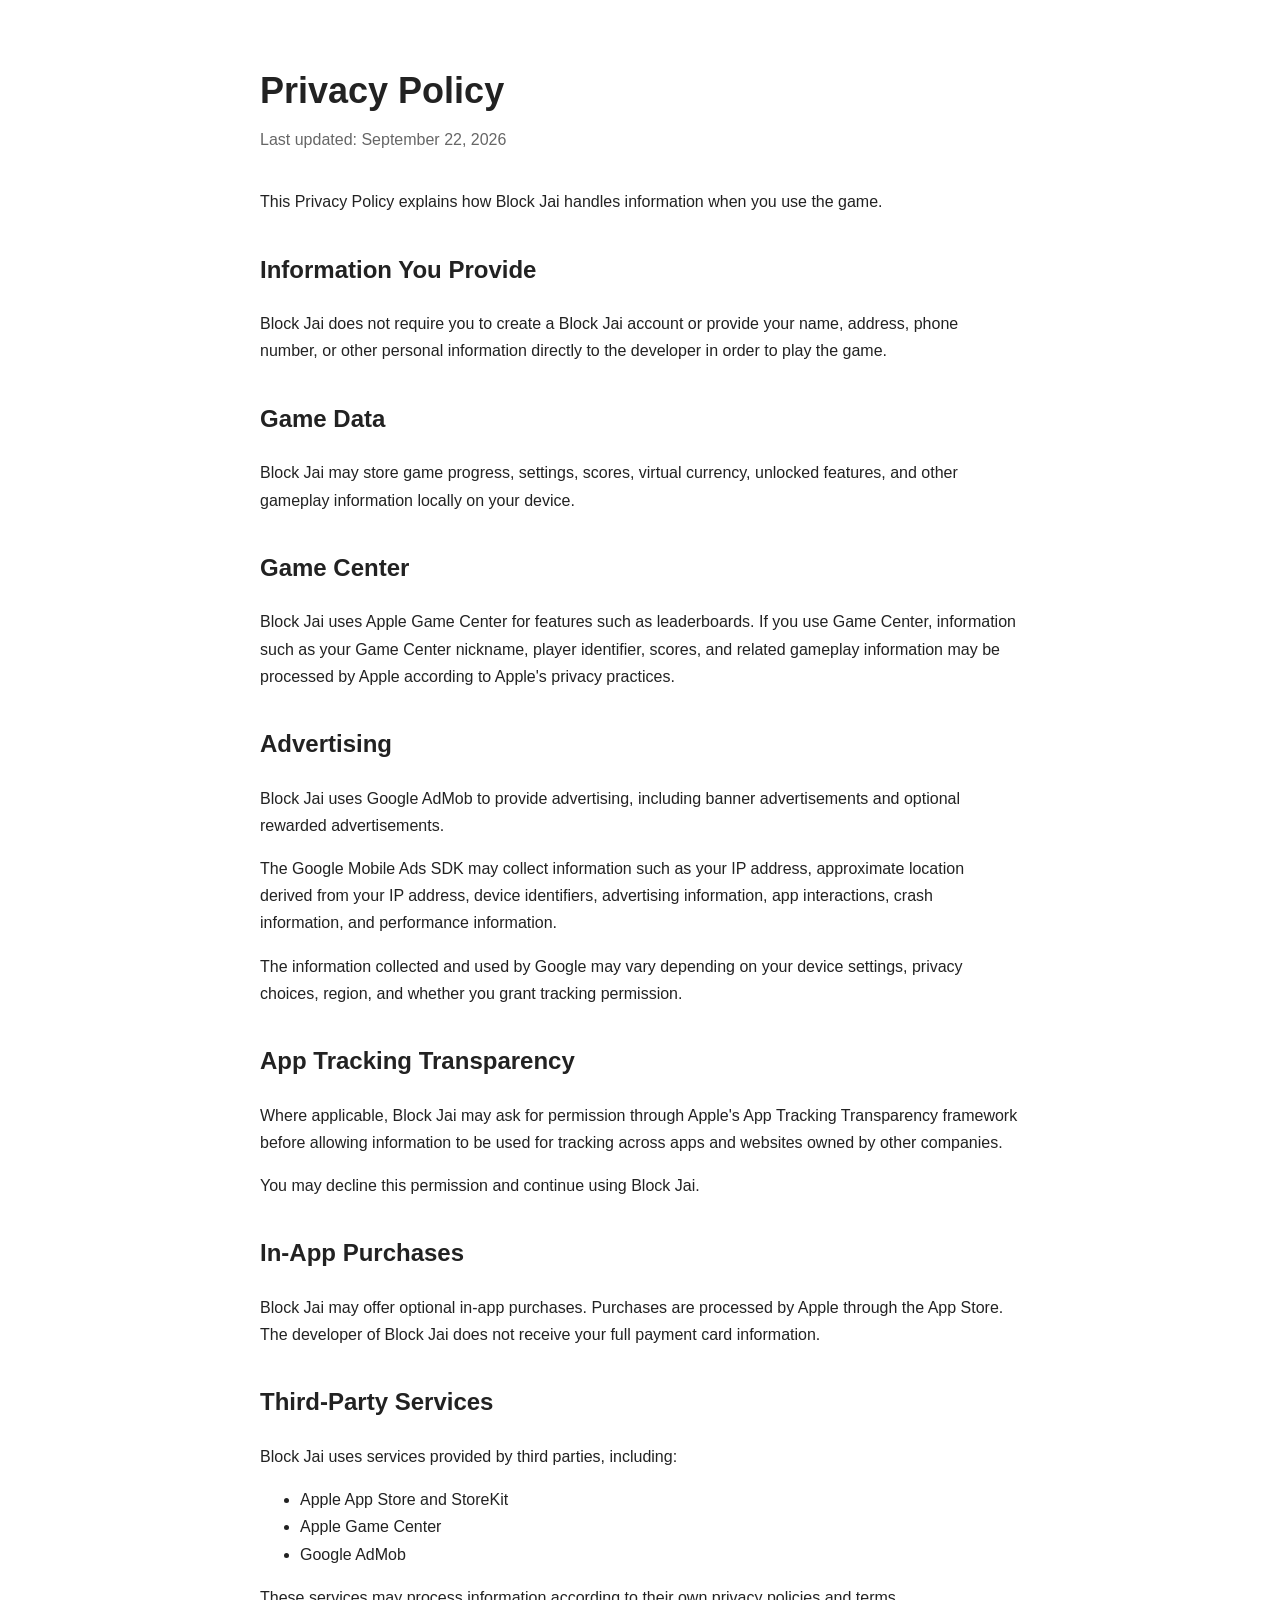
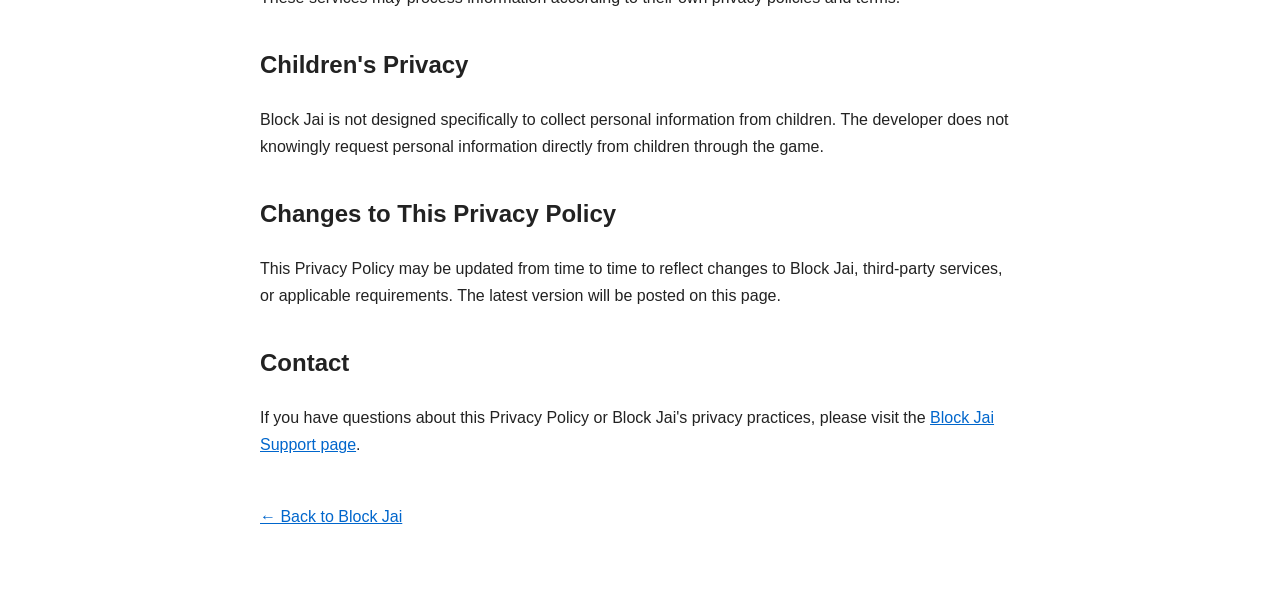
==== privacy.html @ 8a3c4744 "Create privacy.html" ====
<!DOCTYPE html>
<html lang="en">
<head>
  <meta charset="UTF-8">
  <meta name="viewport" content="width=device-width, initial-scale=1.0">
  <title>Block Jai Privacy Policy</title>

  <style>
    body {
      font-family: -apple-system, BlinkMacSystemFont, "Segoe UI", sans-serif;
      max-width: 760px;
      margin: 60px auto;
      padding: 0 24px;
      line-height: 1.7;
      color: #222;
    }

    h1 {
      font-size: 36px;
      margin-bottom: 5px;
    }

    h2 {
      margin-top: 34px;
    }

    .updated {
      color: #666;
      margin-bottom: 35px;
    }

    a {
      color: #0066cc;
    }

    .back {
      margin-top: 45px;
    }
  </style>
</head>

<body>

  <h1>Privacy Policy</h1>

  <div class="updated">
    Last updated: September 22, 2026
  </div>

  <p>
    This Privacy Policy explains how Block Jai handles information
    when you use the game.
  </p>

  <h2>Information You Provide</h2>

  <p>
    Block Jai does not require you to create a Block Jai account
    or provide your name, address, phone number, or other personal
    information directly to the developer in order to play the game.
  </p>

  <h2>Game Data</h2>

  <p>
    Block Jai may store game progress, settings, scores, virtual
    currency, unlocked features, and other gameplay information
    locally on your device.
  </p>

  <h2>Game Center</h2>

  <p>
    Block Jai uses Apple Game Center for features such as
    leaderboards. If you use Game Center, information such as your
    Game Center nickname, player identifier, scores, and related
    gameplay information may be processed by Apple according to
    Apple's privacy practices.
  </p>

  <h2>Advertising</h2>

  <p>
    Block Jai uses Google AdMob to provide advertising, including
    banner advertisements and optional rewarded advertisements.
  </p>

  <p>
    The Google Mobile Ads SDK may collect information such as your
    IP address, approximate location derived from your IP address,
    device identifiers, advertising information, app interactions,
    crash information, and performance information.
  </p>

  <p>
    The information collected and used by Google may vary depending
    on your device settings, privacy choices, region, and whether
    you grant tracking permission.
  </p>

  <h2>App Tracking Transparency</h2>

  <p>
    Where applicable, Block Jai may ask for permission through
    Apple's App Tracking Transparency framework before allowing
    information to be used for tracking across apps and websites
    owned by other companies.
  </p>

  <p>
    You may decline this permission and continue using Block Jai.
  </p>

  <h2>In-App Purchases</h2>

  <p>
    Block Jai may offer optional in-app purchases. Purchases are
    processed by Apple through the App Store. The developer of
    Block Jai does not receive your full payment card information.
  </p>

  <h2>Third-Party Services</h2>

  <p>
    Block Jai uses services provided by third parties, including:
  </p>

  <ul>
    <li>Apple App Store and StoreKit</li>
    <li>Apple Game Center</li>
    <li>Google AdMob</li>
  </ul>

  <p>
    These services may process information according to their own
    privacy policies and terms.
  </p>

  <h2>Children's Privacy</h2>

  <p>
    Block Jai is not designed specifically to collect personal
    information from children. The developer does not knowingly
    request personal information directly from children through
    the game.
  </p>

  <h2>Changes to This Privacy Policy</h2>

  <p>
    This Privacy Policy may be updated from time to time to reflect
    changes to Block Jai, third-party services, or applicable
    requirements. The latest version will be posted on this page.
  </p>

  <h2>Contact</h2>

  <p>
    If you have questions about this Privacy Policy or Block Jai's
    privacy practices, please visit the
    <a href="support.html">Block Jai Support page</a>.
  </p>

  <p class="back">
    <a href="index.html">← Back to Block Jai</a>
  </p>

</body>
</html>
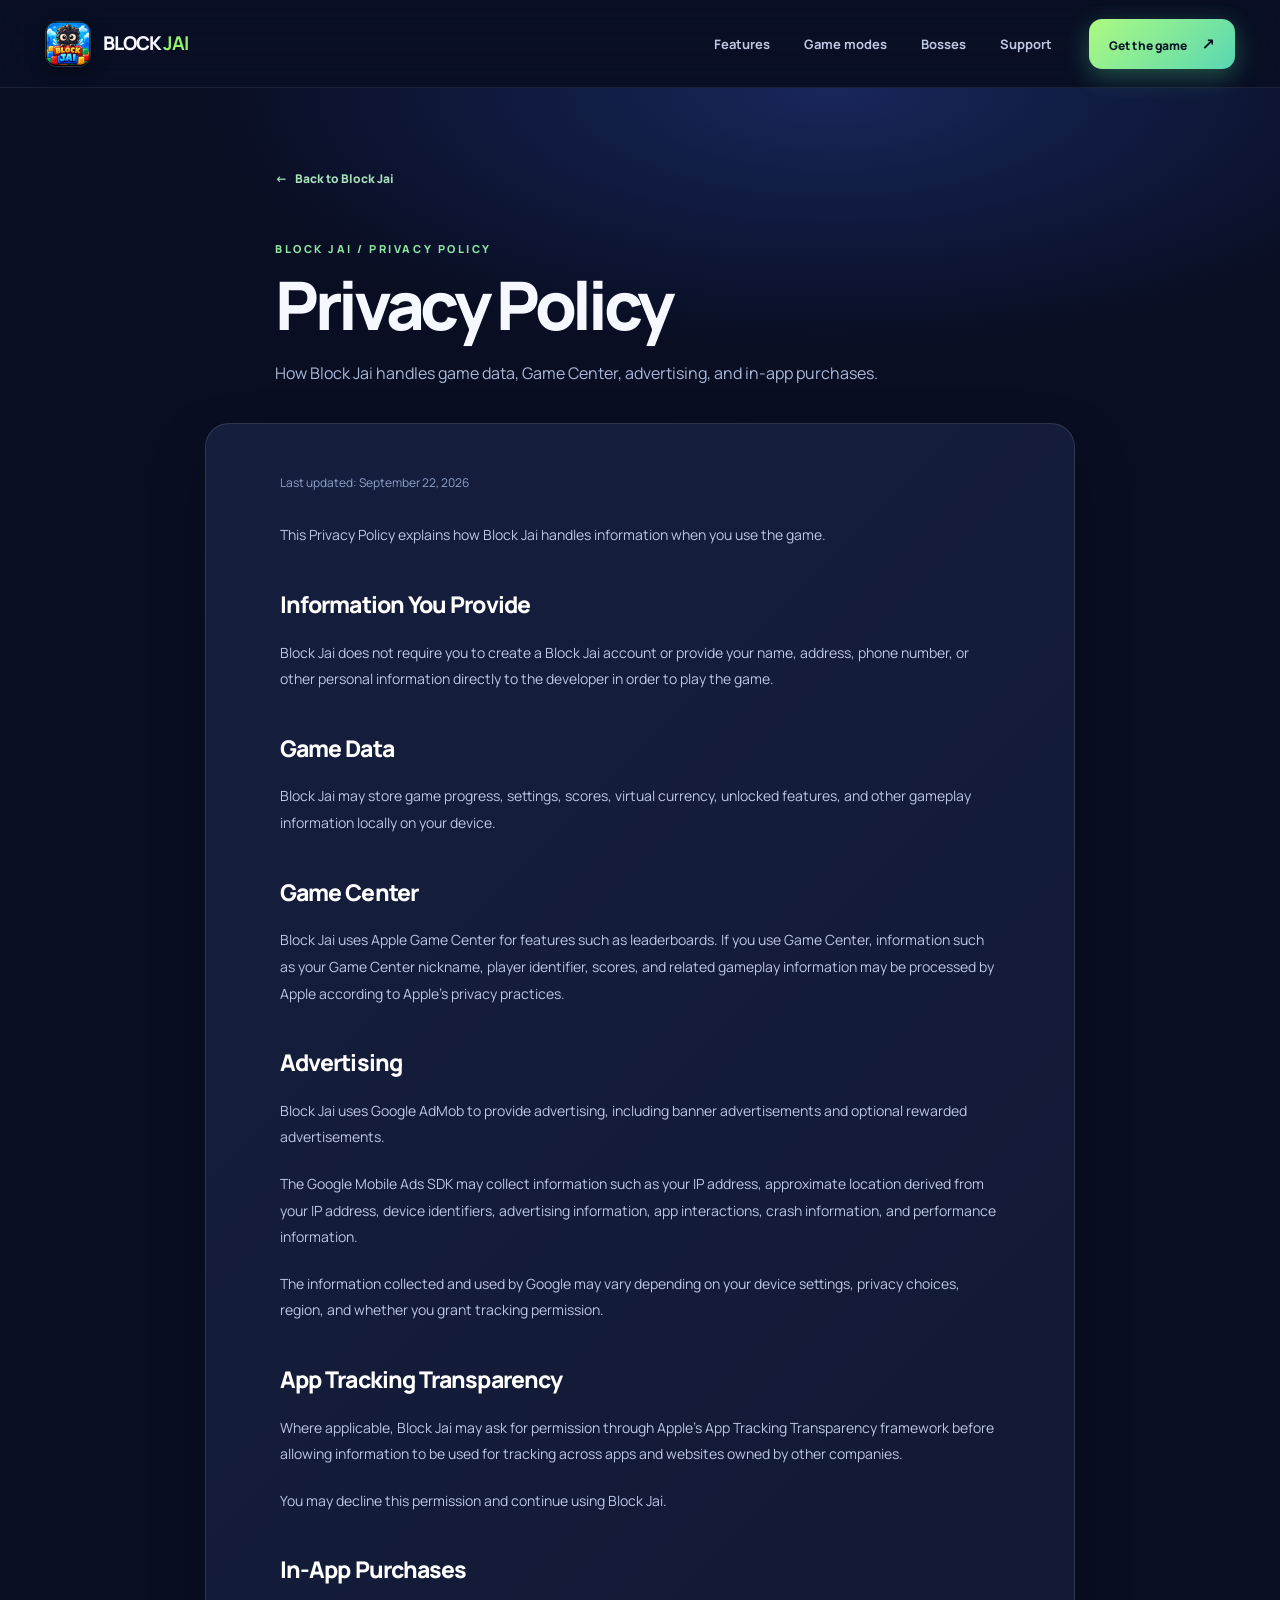
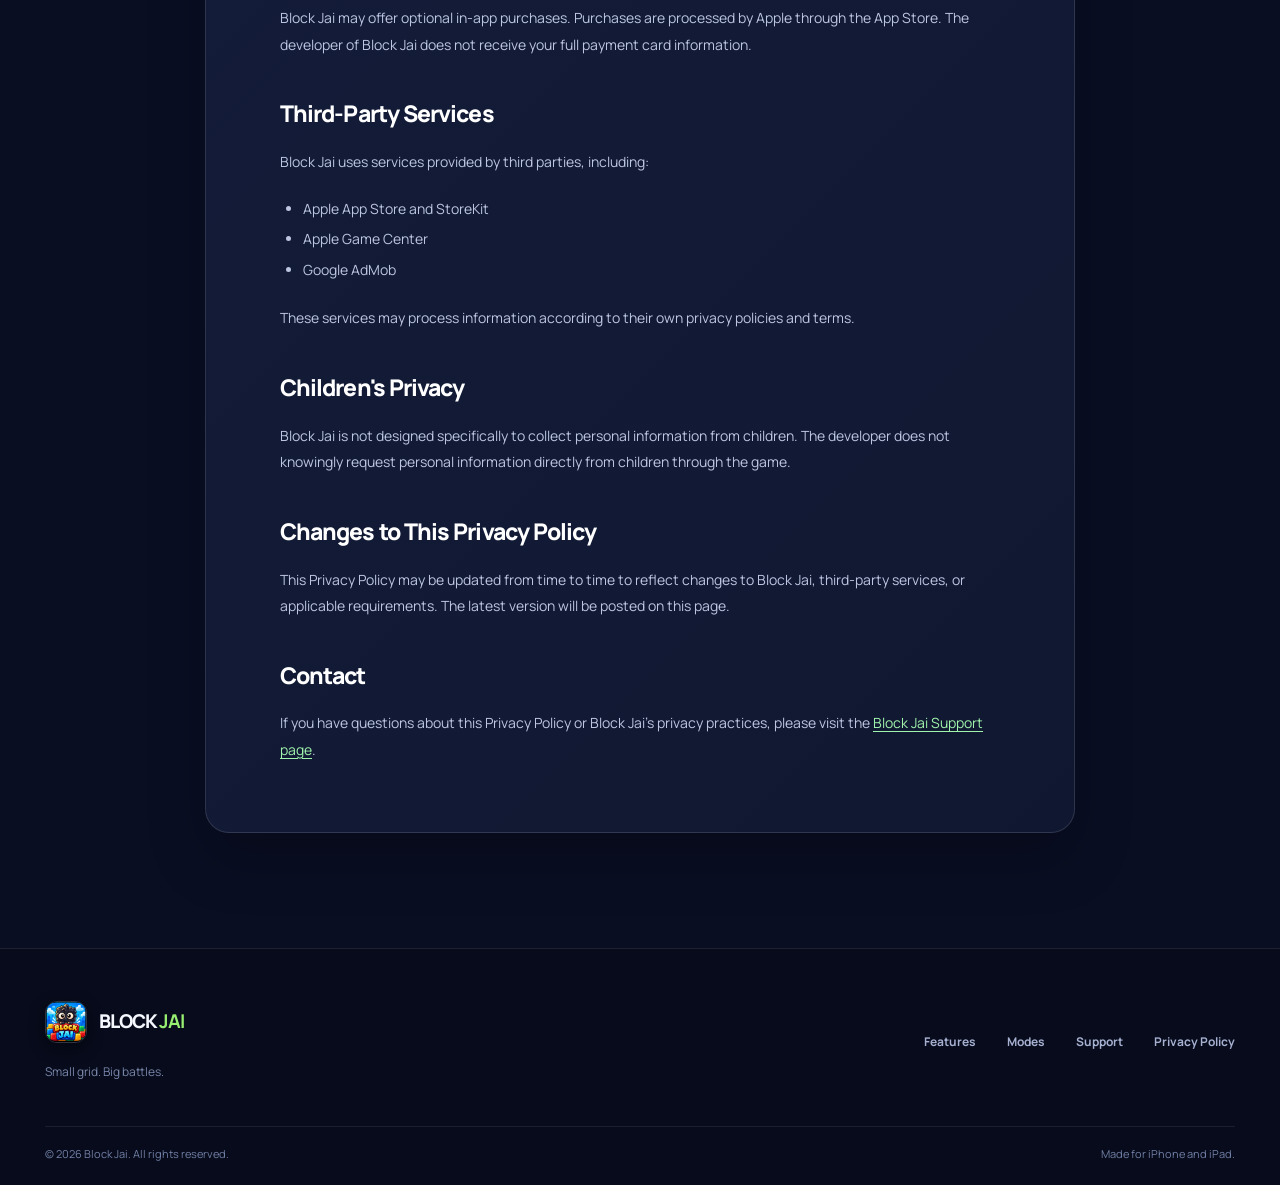
==== commit ebec30e2: "Add files via upload" ====
--- a/privacy.html
+++ b/privacy.html
@@ -1,169 +1,50 @@
-<!DOCTYPE html>
-<html lang="en">
-<head>
-  <meta charset="UTF-8">
-  <meta name="viewport" content="width=device-width, initial-scale=1.0">
-  <title>Block Jai Privacy Policy</title>
-
-  <style>
-    body {
-      font-family: -apple-system, BlinkMacSystemFont, "Segoe UI", sans-serif;
-      max-width: 760px;
-      margin: 60px auto;
-      padding: 0 24px;
-      line-height: 1.7;
-      color: #222;
-    }
-
-    h1 {
-      font-size: 36px;
-      margin-bottom: 5px;
-    }
-
-    h2 {
-      margin-top: 34px;
-    }
-
-    .updated {
-      color: #666;
-      margin-bottom: 35px;
-    }
-
-    a {
-      color: #0066cc;
-    }
-
-    .back {
-      margin-top: 45px;
-    }
-  </style>
-</head>
-
-<body>
-
-  <h1>Privacy Policy</h1>
-
-  <div class="updated">
-    Last updated: September 22, 2026
+<!doctype html><html lang="en"><head><meta charset="utf-8">
+<meta name="viewport" content="width=device-width, initial-scale=1">
+<meta name="theme-color" content="#090e23">
+<link rel="icon" href="assets/favicon-32.png" sizes="32x32" type="image/png">
+<link rel="icon" href="assets/favicon-64.png" sizes="64x64" type="image/png">
+<link rel="apple-touch-icon" href="assets/apple-touch-icon.png">
+<link rel="stylesheet" href="styles.css">
+<title>Privacy Policy — Block Jai</title><meta name="description" content="How Block Jai handles game data, Game Center, advertising, and in-app purchases.">
+<link rel="canonical" href="https://samueldmchung.github.io/block-jai/privacy.html">
+</head><body class="info-page"><a class="skip-link" href="#main">Skip to content</a>
+<header class="site-header">
+  <div class="container header-inner">
+    <a class="brand" href="index.html" aria-label="Block Jai home"><img src="assets/app-icon.png" alt="" width="46" height="46"><span>BLOCK <strong>JAI</strong></span></a>
+    <nav class="header-links" aria-label="Main navigation"><a href="index.html#features">Features</a><a href="index.html#modes">Game modes</a><a href="index.html#bosses">Bosses</a><a href="support.html">Support</a></nav>
+    <a class="header-cta" href="https://apps.apple.com/us/app/block-jai/id6814092749" target="_blank" rel="noopener noreferrer">Get the game <span aria-hidden="true">↗</span></a>
   </div>
-
-  <p>
-    This Privacy Policy explains how Block Jai handles information
-    when you use the game.
-  </p>
-
-  <h2>Information You Provide</h2>
-
-  <p>
-    Block Jai does not require you to create a Block Jai account
-    or provide your name, address, phone number, or other personal
-    information directly to the developer in order to play the game.
-  </p>
-
-  <h2>Game Data</h2>
-
-  <p>
-    Block Jai may store game progress, settings, scores, virtual
-    currency, unlocked features, and other gameplay information
-    locally on your device.
-  </p>
-
-  <h2>Game Center</h2>
-
-  <p>
-    Block Jai uses Apple Game Center for features such as
-    leaderboards. If you use Game Center, information such as your
-    Game Center nickname, player identifier, scores, and related
-    gameplay information may be processed by Apple according to
-    Apple's privacy practices.
-  </p>
-
-  <h2>Advertising</h2>
-
-  <p>
-    Block Jai uses Google AdMob to provide advertising, including
-    banner advertisements and optional rewarded advertisements.
-  </p>
-
-  <p>
-    The Google Mobile Ads SDK may collect information such as your
-    IP address, approximate location derived from your IP address,
-    device identifiers, advertising information, app interactions,
-    crash information, and performance information.
-  </p>
-
-  <p>
-    The information collected and used by Google may vary depending
-    on your device settings, privacy choices, region, and whether
-    you grant tracking permission.
-  </p>
-
-  <h2>App Tracking Transparency</h2>
-
-  <p>
-    Where applicable, Block Jai may ask for permission through
-    Apple's App Tracking Transparency framework before allowing
-    information to be used for tracking across apps and websites
-    owned by other companies.
-  </p>
-
-  <p>
-    You may decline this permission and continue using Block Jai.
-  </p>
-
-  <h2>In-App Purchases</h2>
-
-  <p>
-    Block Jai may offer optional in-app purchases. Purchases are
-    processed by Apple through the App Store. The developer of
-    Block Jai does not receive your full payment card information.
-  </p>
-
-  <h2>Third-Party Services</h2>
-
-  <p>
-    Block Jai uses services provided by third parties, including:
-  </p>
-
-  <ul>
-    <li>Apple App Store and StoreKit</li>
-    <li>Apple Game Center</li>
-    <li>Google AdMob</li>
-  </ul>
-
-  <p>
-    These services may process information according to their own
-    privacy policies and terms.
-  </p>
-
-  <h2>Children's Privacy</h2>
-
-  <p>
-    Block Jai is not designed specifically to collect personal
-    information from children. The developer does not knowingly
-    request personal information directly from children through
-    the game.
-  </p>
-
-  <h2>Changes to This Privacy Policy</h2>
-
-  <p>
-    This Privacy Policy may be updated from time to time to reflect
-    changes to Block Jai, third-party services, or applicable
-    requirements. The latest version will be posted on this page.
-  </p>
-
-  <h2>Contact</h2>
-
-  <p>
-    If you have questions about this Privacy Policy or Block Jai's
-    privacy practices, please visit the
-    <a href="support.html">Block Jai Support page</a>.
-  </p>
-
-  <p class="back">
-    <a href="index.html">← Back to Block Jai</a>
-  </p>
-
-</body>
-</html>
+</header>
+<main id="main" class="info-main"><div class="container info-container"><div class="info-intro"><a class="back-link" href="index.html"><span aria-hidden="true">←</span> Back to Block Jai</a><span class="section-kicker">BLOCK JAI / PRIVACY POLICY</span><h1>Privacy Policy</h1><p class="info-lead">How Block Jai handles game data, Game Center, advertising, and in-app purchases.</p></div><article class="info-card"><div class="info-card-content"><p class="updated">Last updated: September 22, 2026</p>
+<p>This Privacy Policy explains how Block Jai handles information when you use the game.</p>
+<h2>Information You Provide</h2>
+<p>Block Jai does not require you to create a Block Jai account or provide your name, address, phone number, or other personal information directly to the developer in order to play the game.</p>
+<h2>Game Data</h2>
+<p>Block Jai may store game progress, settings, scores, virtual currency, unlocked features, and other gameplay information locally on your device.</p>
+<h2>Game Center</h2>
+<p>Block Jai uses Apple Game Center for features such as leaderboards. If you use Game Center, information such as your Game Center nickname, player identifier, scores, and related gameplay information may be processed by Apple according to Apple's privacy practices.</p>
+<h2>Advertising</h2>
+<p>Block Jai uses Google AdMob to provide advertising, including banner advertisements and optional rewarded advertisements.</p>
+<p>The Google Mobile Ads SDK may collect information such as your IP address, approximate location derived from your IP address, device identifiers, advertising information, app interactions, crash information, and performance information.</p>
+<p>The information collected and used by Google may vary depending on your device settings, privacy choices, region, and whether you grant tracking permission.</p>
+<h2>App Tracking Transparency</h2>
+<p>Where applicable, Block Jai may ask for permission through Apple's App Tracking Transparency framework before allowing information to be used for tracking across apps and websites owned by other companies.</p>
+<p>You may decline this permission and continue using Block Jai.</p>
+<h2>In-App Purchases</h2>
+<p>Block Jai may offer optional in-app purchases. Purchases are processed by Apple through the App Store. The developer of Block Jai does not receive your full payment card information.</p>
+<h2>Third-Party Services</h2>
+<p>Block Jai uses services provided by third parties, including:</p>
+<ul><li>Apple App Store and StoreKit</li><li>Apple Game Center</li><li>Google AdMob</li></ul>
+<p>These services may process information according to their own privacy policies and terms.</p>
+<h2>Children's Privacy</h2>
+<p>Block Jai is not designed specifically to collect personal information from children. The developer does not knowingly request personal information directly from children through the game.</p>
+<h2>Changes to This Privacy Policy</h2>
+<p>This Privacy Policy may be updated from time to time to reflect changes to Block Jai, third-party services, or applicable requirements. The latest version will be posted on this page.</p>
+<h2>Contact</h2>
+<p>If you have questions about this Privacy Policy or Block Jai's privacy practices, please visit the <a href="support.html">Block Jai Support page</a>.</p></div></article></div></main><footer class="site-footer">
+  <div class="container footer-main">
+    <div class="footer-brand"><a class="brand" href="index.html"><img src="assets/app-icon.png" alt="" width="42" height="42"><span>BLOCK <strong>JAI</strong></span></a><p>Small grid. Big battles.</p></div>
+    <nav class="footer-links" aria-label="Footer navigation"><a href="index.html#features">Features</a><a href="index.html#modes">Modes</a><a href="support.html">Support</a><a href="privacy.html">Privacy Policy</a></nav>
+  </div>
+  <div class="container footer-bottom"><span>© 2026 Block Jai. All rights reserved.</span><span>Made for iPhone and iPad.</span></div>
+</footer></body></html>
--- a/styles.css
+++ b/styles.css
@@ -0,0 +1,136 @@
+@font-face{font-family:Manrope;src:url('assets/Manrope-Variable.ttf') format('truetype');font-style:normal;font-weight:200 900;font-display:swap}
+:root{--bg:#090e23;--panel:#111936;--panel2:#151f43;--text:#f6f8ff;--muted:#a4adce;--dim:#7684ae;--line:rgba(181,195,255,.12);--lime:#97ef71;--purple:#ad7dff;--blue:#50b5ff;--orange:#ffc66f;--max:1190px;--radius:26px;color-scheme:dark}
+*,*::before,*::after{box-sizing:border-box}
+html{scroll-behavior:smooth;scroll-padding-top:100px}
+body{margin:0;background:var(--bg);color:var(--text);font-family:Manrope,system-ui,-apple-system,BlinkMacSystemFont,"Segoe UI",sans-serif;-webkit-font-smoothing:antialiased;overflow-x:hidden}
+a{color:inherit;text-decoration:none}
+a:focus-visible{outline:3px solid var(--lime);outline-offset:4px;border-radius:5px}
+button:focus-visible{outline:3px solid var(--lime);outline-offset:4px}
+img{max-width:100%;display:block}
+p,h1,h2,h3{margin:0}
+p{line-height:1.78}
+.container{width:min(calc(100% - 64px),var(--max));margin-inline:auto}
+.skip-link{position:absolute;top:-100px;left:10px;background:#fff;color:#080e22;padding:12px 18px;z-index:90;border-radius:8px}.skip-link:focus{top:12px}
+.site-header{height:88px;position:relative;z-index:20;background:rgba(10,16,38,.78);border-bottom:1px solid rgba(255,255,255,.075);backdrop-filter:blur(22px);-webkit-backdrop-filter:blur(22px)}
+.header-inner{height:100%;display:flex;align-items:center;justify-content:space-between;gap:24px}
+.brand{display:inline-flex;gap:12px;align-items:center;flex-shrink:0;font-size:19px;font-weight:900;letter-spacing:-1.1px;line-height:1;white-space:nowrap}
+.brand img{width:46px;height:46px;border-radius:12px;box-shadow:0 5px 16px #0006;border:1px solid #ffffff2b;object-fit:cover}
+.brand strong{color:var(--lime)}
+.header-links{display:flex;gap:34px;align-items:center;margin-left:auto;margin-right:13px}
+.header-links a{color:#bec7e3;font-size:13px;font-weight:700;transition:color .2s}
+.header-links a:hover,.footer-links a:hover{color:#fff}
+.header-cta{font-size:12px;letter-spacing:.01em;font-weight:900;color:#061527;padding:14px 20px;border-radius:13px;background:linear-gradient(135deg,#adfa81,#58d7b2);box-shadow:0 7px 24px #57db9455;white-space:nowrap;transition:transform .2s,box-shadow .2s}
+.header-cta span{font-size:16px;margin-left:12px}.header-cta:hover{transform:translateY(-2px);box-shadow:0 9px 29px #57db9477}
+.hero{padding:50px 0 0;min-height:805px;position:relative;isolation:isolate;background:radial-gradient(ellipse 950px 550px at 75% 20%,#141f55 0%,transparent 70%),radial-gradient(ellipse 730px 480px at 23% 57%,#101847 0%,transparent 72%),#090e23;overflow:hidden}
+.hero::before{content:"";position:absolute;inset:0;z-index:-2;opacity:.25;background-image:radial-gradient(#566393 1px,transparent 1px);background-size:28px 28px;mask-image:linear-gradient(90deg,transparent,#000 34%,#000 100%)}
+.hero-glow{position:absolute;border-radius:50%;filter:blur(48px);z-index:-1;pointer-events:none;opacity:.6}.hero-glow-one{width:420px;height:420px;background:#45239d55;right:4%;top:60px}.hero-glow-two{width:380px;height:380px;background:#04759e2a;right:18%;bottom:60px}
+.hero-grid{min-height:672px;display:grid;grid-template-columns:minmax(0,1fr) minmax(0,1.18fr);align-items:center;gap:25px;position:relative}
+.hero-copy{position:relative;z-index:5;padding:35px 0 80px}
+.eyebrow{display:inline-flex;align-items:center;gap:10px;color:#b8d9eb;font-size:11px;letter-spacing:.22em;font-weight:900;margin-bottom:28px}
+.eyebrow-dot{height:8px;width:8px;border-radius:50%;background:var(--lime);box-shadow:0 0 0 5px #90ef7420,0 0 16px #a7ff8f}
+h1,h2,h3{letter-spacing:-.045em}h1{font-weight:900;font-size:clamp(54px,5.5vw,79px);line-height:1.09;letter-spacing:-.067em;white-space:nowrap}
+.text-gradient{background:linear-gradient(100deg,#9af97d 8%,#82e1ca 50%,#74aeff);-webkit-background-clip:text;background-clip:text;color:transparent}
+.hero-description{font-size:16px;line-height:1.86;max-width:490px;color:#b9c3e4;margin-top:31px;font-weight:500}
+.hero-actions{display:flex;align-items:center;gap:23px;margin-top:36px;flex-wrap:wrap}
+.button{display:inline-flex;align-items:center;justify-content:center;gap:10px;cursor:pointer;transition:transform .18s,box-shadow .18s,background .18s;white-space:nowrap}
+.button:hover{transform:translateY(-3px)}
+.button-primary{background:linear-gradient(130deg,#9cf376 0%,#63dbbd 100%);color:#072525;border-radius:17px;padding:16px 24px;min-height:67px;box-shadow:0 16px 40px #72e6a629}
+.button-primary:hover{box-shadow:0 20px 45px #72e6a64f}
+.button-label{display:flex;flex-direction:column;align-items:flex-start;gap:3px}
+.button-label small{letter-spacing:.1em;font-size:9px;font-weight:900;opacity:.76}
+.button-label strong{font-size:17px;font-weight:900;letter-spacing:-.04em}
+.button-label strong span{margin-left:9px}
+.text-link{font-size:13px;font-weight:800;color:#e8edff;display:inline-flex;gap:10px;align-items:center;border-bottom:1px solid #7786a8;padding-bottom:6px;transition:color .2s}
+.text-link:hover{color:var(--lime)}
+.hero-highlights{display:flex;gap:0;margin-top:55px;max-width:485px}
+.hero-highlights>div{flex:1;padding:0 22px;border-left:1px solid #ffffff23;display:flex;flex-direction:column;gap:5px}
+.hero-highlights>div:first-child{padding-left:0;border-left:0}
+.hero-highlights b{font-size:24px;letter-spacing:-.055em;font-weight:900;line-height:1.3;color:#fff}
+.hero-highlights span{font-size:11px;color:#90a0ce;font-weight:700}
+.hero-visual{height:645px;position:relative;width:100%;min-width:0;isolation:isolate}
+.hero-visual::before{content:"";position:absolute;width:560px;height:560px;top:35px;left:55px;border-radius:50%;z-index:-1;background:radial-gradient(circle,#3550a329 0%,transparent 65%);border:1px solid #ffffff0a;box-shadow:0 0 0 35px #6787f403,0 0 0 75px #6787f404}
+.hero-banner-wrap{position:absolute;top:0;left:5%;width:92%;height:245px;z-index:6;display:flex;justify-content:center;align-items:center;filter:drop-shadow(0 20px 22px #0008)}
+.hero-banner{height:100%;max-width:100%;width:auto;object-fit:contain}
+.arcade-panel{width:355px;min-height:410px;padding:17px 17px 14px;position:absolute;left:17%;top:202px;background:linear-gradient(155deg,#212e56,#101a3a 43%,#0a132b 92%);border:1px solid #ffffff31;border-radius:24px;box-shadow:0 35px 75px #000a,0 0 0 6px #ffffff06,0 0 65px #172cc655;transform:rotate(-7deg);z-index:2}
+.arcade-top{display:flex;justify-content:space-between;color:#c5d6ff;font-size:9px;letter-spacing:.16em;font-weight:900;margin:0 1px 12px}.arcade-top span:first-child{display:flex;align-items:center;gap:7px}
+.live-dot{height:6px;width:6px;border-radius:50%;background:#99f276;box-shadow:0 0 10px #99f276}
+.board{display:grid;grid-template-columns:repeat(9,minmax(0,1fr));gap:4px;padding:8px;background:#071129;border:1px solid #405282;border-radius:13px;box-shadow:inset 0 4px 16px #0009;aspect-ratio:1;width:100%}
+.board-cell{display:block;border-radius:4px;background:linear-gradient(145deg,#1b2b4b,#14213f);border:1px solid #53628c40;box-shadow:inset 0 1px #ffffff04;min-width:0;min-height:0}
+.board-cell.ocean{background:linear-gradient(145deg,#75d6ff 0%,#217cdb 70%);box-shadow:inset 0 3px 3px #ffffff6b,inset 0 -3px 4px #0058af88,0 1px 7px #1987e96a;border-color:#8ee9ff}
+.board-cell.sun{background:linear-gradient(145deg,#ffe87b 0%,#ffae37 75%);box-shadow:inset 0 3px 3px #ffffffa0,inset 0 -3px 4px #d67b1588,0 1px 7px #ffa62d70;border-color:#fff7bb}
+.board-cell.magenta{background:linear-gradient(145deg,#ee9aff 0%,#9d4de5 75%);box-shadow:inset 0 3px 3px #ffffff74,inset 0 -3px 4px #6924b4aa,0 1px 7px #9d4de567;border-color:#f4d1ff}
+.board-cell.mint{background:linear-gradient(145deg,#b2f489 0%,#55c967 75%);box-shadow:inset 0 3px 3px #ffffff82,inset 0 -3px 4px #238d49aa,0 1px 7px #5ddd6870;border-color:#d3ffd2}
+.board-cell.coral{background:linear-gradient(145deg,#ffae9e 0%,#f15f73 75%);box-shadow:inset 0 3px 3px #ffffff82,inset 0 -3px 4px #b32d46aa,0 1px 7px #ff607870;border-color:#ffdfc9}
+.arcade-foot{margin-top:12px;display:flex;justify-content:space-between;align-items:center}.arcade-badge{display:inline-flex;gap:7px;align-items:center;font-weight:900;letter-spacing:.13em;font-size:9px;color:#a9eacc}.tiny-diamond{display:inline-block;width:8px;height:8px;transform:rotate(45deg);background:#65d5cb}.arcade-lights{display:flex;gap:5px}.arcade-lights i{height:5px;width:16px;border-radius:9px;background:#5a7ac1}.arcade-lights i:nth-child(2){background:#9179ec}.arcade-lights i:nth-child(3){background:#8bdd6c}
+.hero-boss{position:absolute;object-fit:contain;filter:drop-shadow(0 22px 20px #0009);z-index:4;pointer-events:none}
+.hero-slime{width:252px;height:252px;right:-40px;bottom:43px;transform:rotate(5deg);animation:float-a 7s ease-in-out infinite}
+.hero-dragon{width:180px;height:180px;right:-27px;top:178px;transform:rotate(13deg);animation:float-b 6s ease-in-out infinite}
+.floating-tag{position:absolute;z-index:5;display:inline-flex;align-items:center;white-space:nowrap;border:1px solid #c4b0ff55;border-radius:100px;background:linear-gradient(130deg,#353065ec,#1d2252ef);padding:12px 15px;font-size:10px;letter-spacing:.1em;font-weight:900;color:#e2d6ff;box-shadow:0 11px 26px #0006;backdrop-filter:blur(8px)}
+.tag-top{right:5px;top:360px;transform:rotate(5deg)}.tag-bottom{left:-5%;bottom:38px;transform:rotate(-8deg);border-color:#89e1b355;color:#c5ffe1;background:#153d39ee}
+.visual-spark{position:absolute;z-index:1;width:6px;height:6px;background:#b4e6ff;transform:rotate(45deg);box-shadow:0 0 12px #aceaff}.spark-one{top:175px;left:15%}.spark-two{top:340px;right:7%}.spark-three{bottom:100px;left:4%}
+.hero-tip{display:flex;align-items:center;justify-content:center;gap:22px;padding:30px 0 32px;color:#677cae;font-size:9px;letter-spacing:.3em;font-weight:900}.tip-line{height:1px;width:75px;background:linear-gradient(90deg,transparent,#4c6ca9)}.tip-line:last-child{transform:rotate(180deg)}
+.section{padding:112px 0}.section-kicker{display:block;font-size:11px;font-weight:900;letter-spacing:.23em;color:#8ee6a3;margin-bottom:19px}
+.section h2{font-size:clamp(38px,4.5vw,61px);line-height:1.15;font-weight:900;letter-spacing:-.064em}
+.section-heading{display:flex;justify-content:space-between;gap:55px;align-items:end;margin-bottom:45px}.section-heading p{max-width:285px;color:#aebbdc;font-size:15px;line-height:1.8;margin-bottom:5px}
+.section-heading em{font-style:normal;color:#9eddfd}
+.section-features{background:linear-gradient(180deg,#0b122b,#0c1431);border-top:1px solid #ffffff0b;position:relative}
+.feature-grid{display:grid;grid-template-columns:repeat(3,minmax(0,1fr));gap:22px}
+.feature-card{border:1px solid var(--line);border-radius:23px;background:#111a3a;overflow:hidden;box-shadow:0 15px 35px #0002;transition:transform .25s,border-color .25s}.feature-card:hover{transform:translateY(-7px);border-color:#9bc3ff66}
+.feature-art{height:235px;position:relative;overflow:hidden;display:flex;align-items:center;justify-content:center}
+.art-pattern{background:radial-gradient(circle at 60% 35%,#244e85,#172449 65%,#101a3b)}
+.art-pattern::before,.tool-visual::before,.boss-visual::before{content:"";position:absolute;inset:0;opacity:.32;background-image:radial-gradient(#d5e8ff 1px,transparent 1px);background-size:20px 20px;mask-image:linear-gradient(#fff,transparent)}
+.mini-grid{width:174px;height:174px;display:grid;grid-template-columns:repeat(3,1fr);gap:7px;transform:rotate(-12deg);filter:drop-shadow(10px 16px 12px #030c28a8)}
+.mini-grid i{border:2px solid #ffffff5c;border-radius:12px;background:linear-gradient(135deg,#92ddff,#167bdc);box-shadow:inset 0 4px 5px #ffffff6e,inset 0 -8px 7px #035aa9}
+.mini-grid i:nth-child(3n){background:linear-gradient(130deg,#ffc16f,#fb6b70);box-shadow:inset 0 4px 5px #ffffff6e,inset 0 -8px 7px #c54847}
+.mini-grid i:nth-child(5),.mini-grid i:nth-child(8){background:linear-gradient(130deg,#aafa91,#27aa6c);box-shadow:inset 0 4px 5px #ffffff6e,inset 0 -8px 7px #157d4b}
+.art-label{position:absolute;left:22px;bottom:17px;z-index:2;font-size:9px;font-weight:900;letter-spacing:.17em;color:#cbdcff;padding:7px 11px;background:#090f2799;border:1px solid #ffffff20;border-radius:100px}
+.tool-visual{background:radial-gradient(circle at 50% 50%,#443c84,#201f4c 60%,#181637)}
+.tool-ring{border-radius:50%;border:1px solid #afa5ff80;width:200px;height:200px;box-shadow:0 0 0 26px #b2a1fa09,0 0 0 53px #b2a1fa09}
+.tool-image{position:absolute;width:120px;height:120px;object-fit:contain;filter:drop-shadow(0 16px 16px #08082170)}.tool-hammer{left:13%;top:36px;transform:rotate(-20deg)}.tool-rotate{right:7%;top:14px;transform:rotate(17deg);width:130px;height:130px}.tool-dice{left:36%;bottom:10px;transform:rotate(-6deg);width:125px;height:125px}
+.boss-visual{background:radial-gradient(circle at 55% 55%,#205b6d,#153546 60%,#122334)}
+.boss-visual img{position:absolute;filter:drop-shadow(0 12px 15px #04151aaa)}
+.boss-visual img:first-of-type{width:170px;left:14%;top:17px;transform:rotate(-12deg)}.boss-visual img:nth-of-type(2){width:164px;right:9%;top:47px;transform:rotate(10deg)}
+.enemy-aura{width:240px;height:180px;border-radius:50%;background:#36d5b526;filter:blur(30px)}
+.feature-content{padding:27px 26px 34px}.feature-icon{width:39px;height:39px;border-radius:12px;display:grid;place-items:center;font-weight:900;font-size:25px;margin-bottom:20px}
+.icon-blue{color:#a8e8ff;background:#67bbff2b}.icon-purple{color:#dbc5ff;background:#a688ff26}.icon-green{color:#9cfcc7;background:#57dba42b}
+.feature-content h3{font-size:21px;font-weight:900;line-height:1.3;margin-bottom:12px;letter-spacing:-.04em}.feature-content p{font-size:13px;line-height:1.84;color:#aeb9d9}
+.modes-section{background:radial-gradient(ellipse 850px 390px at 45% 10%,#18224c 0%,transparent 76%),#0a1027}
+.center-heading{text-align:center;margin-bottom:53px}.center-heading p{margin:17px auto 0;color:#aebbdc;font-size:15px}
+.mode-grid{display:grid;grid-template-columns:repeat(3,minmax(0,1fr));gap:19px}
+.mode-card{position:relative;min-height:330px;padding:35px 30px 32px;border:1px solid #ffffff21;border-radius:23px;background:linear-gradient(155deg,#16224b 0%,#111a36 90%);overflow:hidden;display:flex;flex-direction:column;align-items:flex-start;transition:transform .2s,border-color .2s}.mode-card:hover{transform:translateY(-5px);border-color:#c2d8ff66}
+.mode-card:nth-child(2){background:linear-gradient(155deg,#292059,#171636)}.mode-card:nth-child(3){background:linear-gradient(155deg,#173c48,#122838)}
+.mode-number{position:absolute;right:23px;top:21px;color:#ffffff24;font-size:48px;font-weight:900;letter-spacing:-.07em}
+.mode-symbol{height:69px;width:69px;display:grid;place-items:center;font-weight:900;font-size:39px;border-radius:19px;margin-bottom:25px}
+.classic-symbol{background:linear-gradient(135deg,#5aabff,#3361d3);box-shadow:0 12px 32px #498bff48}.impossible-symbol{background:linear-gradient(135deg,#a171fb,#7a4dc8);box-shadow:0 12px 32px #8f54ff48}.challenges-symbol{background:linear-gradient(135deg,#77e7b3,#2ebea6);box-shadow:0 12px 32px #2ebe9b48;color:#063d37}
+.mode-card h3{font-size:28px;font-weight:900;margin-bottom:12px}.mode-card p{color:#afbcda;font-size:13px;line-height:1.8;max-width:285px;margin-bottom:24px}
+.mode-pill{margin-top:auto;font-weight:900;color:#c9daff;letter-spacing:.11em;font-size:9px;border:1px solid #ffffff2a;border-radius:100px;padding:9px 12px}
+.boss-section{background:#0a1027;padding-top:48px}
+.boss-showcase{display:grid;grid-template-columns:1fr 1.1fr;align-items:center;gap:30px;min-height:500px;border:1px solid #ffffff1f;border-radius:32px;background:radial-gradient(ellipse 500px 410px at 75% 50%,#4c266f 0%,transparent 76%),linear-gradient(120deg,#202352,#151941 70%);position:relative;overflow:hidden;padding:55px 58px}
+.boss-showcase::before{content:"";position:absolute;inset:0;opacity:.15;background-image:radial-gradient(#fff 1px,transparent 1px);background-size:23px 23px;mask-image:linear-gradient(90deg,transparent,#000)}
+.boss-copy{position:relative;z-index:4}.boss-kicker{color:#c7a5ff}.boss-copy h2{font-size:clamp(42px,4.8vw,65px);line-height:1.08}.boss-copy h2 span{background:linear-gradient(90deg,#d4aaff,#a5bafc);-webkit-background-clip:text;background-clip:text;color:transparent}
+.boss-copy p{font-size:15px;color:#c2c5ea;line-height:1.9;max-width:470px;margin:23px 0 31px}
+.button-outline{padding:14px 19px;border:1px solid #ffffff69;border-radius:12px;font-weight:850;font-size:13px;background:#ffffff0a}.button-outline:hover{background:#ffffff20}
+.boss-cast{position:relative;height:410px;z-index:2}.boss-halo{position:absolute;width:370px;height:370px;border-radius:50%;border:1px solid #a679ff66;box-shadow:0 0 0 36px #a377ff09,0 0 0 79px #a377ff07;top:20px;left:18%}
+.cast-slime,.cast-dragon{position:absolute;filter:drop-shadow(0 20px 20px #080628bb)}.cast-slime{width:322px;height:322px;object-fit:contain;left:0;bottom:-20px;transform:rotate(-6deg)}.cast-dragon{width:295px;height:295px;object-fit:contain;right:-46px;top:-18px;transform:rotate(11deg)}
+.boss-label{position:absolute;font-size:10px;letter-spacing:.12em;font-weight:900;padding:9px 14px;border-radius:50px;border:1px solid #ffffff4b;background:#121535b8;backdrop-filter:blur(10px);box-shadow:0 12px 18px #0004}.slime-label{bottom:16px;left:60px;color:#b6ff8b}.dragon-label{right:1px;top:250px;color:#e2c6ff}
+.final-cta{padding:50px 0 130px;background:#0a1027}
+.cta-block{position:relative;display:flex;align-items:center;gap:33px;padding:38px 44px;background:linear-gradient(112deg,#101f40,#14244d 75%);border:1px solid #ffffff21;border-radius:25px}
+.cta-block::after{content:"";position:absolute;right:0;top:0;width:42%;height:100%;background:radial-gradient(ellipse at 100% 15%,#45bda520,transparent 70%);pointer-events:none}
+.cta-icon{flex:0 0 auto;border-radius:22px;box-shadow:0 20px 25px #0006;border:1px solid #ffffff44}
+.cta-block>div{min-width:0;flex:1}.cta-block .section-kicker{margin-bottom:8px}.cta-block h2{font-size:clamp(29px,3vw,40px);line-height:1.18}.cta-block p{margin-top:12px;font-size:13px;color:#aebbdc}.cta-block>.button{z-index:1;flex-shrink:0}
+.site-footer{background:#070b1b;border-top:1px solid #ffffff16}
+.footer-main{display:flex;align-items:center;justify-content:space-between;gap:35px;padding:52px 0 44px}.footer-brand p{font-size:12px;color:#7786a9;margin:13px 0 0}.footer-brand .brand img{width:42px;height:42px}
+.footer-links{display:flex;align-items:center;gap:31px;flex-wrap:wrap}.footer-links a{font-size:12px;color:#a6b1d1;font-weight:700;transition:color .2s}
+.footer-bottom{border-top:1px solid #ffffff14;padding:19px 0 24px;display:flex;justify-content:space-between;gap:20px;font-size:11px;color:#7180a6}
+.info-main{position:relative;min-height:65vh;padding:78px 0 115px;background:radial-gradient(ellipse 850px 350px at 65% 0%,#18265a 0%,transparent 75%),#090e23}
+.info-container{max-width:870px}.info-intro{max-width:730px;margin:0 auto 36px}.back-link{font-weight:850;font-size:12px;display:inline-flex;align-items:center;gap:8px;color:#a6dfba;margin-bottom:54px}.back-link:hover{text-decoration:underline}
+.info-intro .section-kicker{margin-bottom:12px}.info-intro h1{font-size:clamp(43px,6vw,67px);letter-spacing:-.065em}.info-lead{font-size:16px;color:#aab8d8;margin-top:18px}
+.info-card{border:1px solid #ffffff1e;border-radius:24px;background:linear-gradient(135deg,#151e3d,#101831);box-shadow:0 25px 55px #0004;padding:48px 57px}
+.info-card-content{max-width:720px;margin:0 auto;font-size:14px;color:#bdc6e1;line-height:1.9}.info-card-content p{margin:0 0 20px;line-height:1.9}.info-card-content h2{font-size:23px;color:#fff;font-weight:900;letter-spacing:-.04em;margin:34px 0 13px}.info-card-content h2:first-child{margin-top:0}.info-card-content a{color:#a0f4ab;text-decoration:underline;text-underline-offset:3px;overflow-wrap:anywhere}.info-card-content strong{color:#fff}.info-card-content .updated{color:#8fa0cb;font-size:12px;margin-bottom:27px}.info-card-content ul{padding-left:23px;margin:0 0 22px}.info-card-content li{margin-bottom:4px}
+@keyframes float-a{0%,100%{transform:translateY(0) rotate(5deg)}50%{transform:translateY(-14px) rotate(8deg)}}
+@keyframes float-b{0%,100%{transform:translateY(0) rotate(13deg)}50%{transform:translateY(12px) rotate(9deg)}}
+@media(max-width:1130px){.header-links{gap:18px}.hero-grid{grid-template-columns:1fr 1.05fr;gap:10px}.hero h1{font-size:clamp(47px,5.35vw,68px)}.hero-visual{transform:scale(.89);transform-origin:48% 50%;margin-left:-18px}.arcade-panel{left:8%}.hero-banner-wrap{left:-2%;width:106%}.hero-slime{right:-50px}.hero-dragon{right:-45px}.tag-top{right:-32px}.boss-showcase{padding:45px 42px}}
+@media(max-width:910px){.container{width:min(calc(100% - 46px),var(--max))}.header-links{gap:14px}.header-links a{font-size:12px}.hero{padding-top:25px}.hero-grid{display:flex;flex-direction:column;align-items:center;gap:0}.hero-copy{text-align:center;max-width:660px;padding:75px 0 5px}.hero-description{margin:25px auto 0;max-width:560px}.hero-actions{justify-content:center}.hero-highlights{margin:44px auto 0}.hero-visual{height:610px;max-width:620px;margin:0 auto;transform:none}.hero-banner-wrap{left:2%;width:95%;height:245px}.arcade-panel{left:22%;top:194px}.hero-slime{right:-2%;bottom:31px}.hero-dragon{right:1%;top:183px}.tag-top{right:0}.tag-bottom{left:10%}.hero-tip{padding-top:0}.section{padding:85px 0}.feature-grid{gap:13px}.feature-art{height:187px}.feature-content{padding:23px 19px 28px}.feature-content h3{font-size:19px}.mini-grid{width:144px;height:144px}.tool-image{max-width:105px}.mode-card{padding:29px 23px}.boss-section{padding-top:35px}.boss-showcase{grid-template-columns:1fr 1fr;min-height:440px}.boss-cast{transform:scale(.85);transform-origin:center}.final-cta{padding-top:25px;padding-bottom:90px}.cta-block{gap:21px;padding:30px}.cta-icon{width:85px;height:85px}.cta-block>.button{padding:13px}}
+@media(max-width:680px){.container{width:min(calc(100% - 36px),var(--max))}.site-header{height:72px}.brand{font-size:17px}.brand img{width:40px;height:40px;border-radius:11px}.header-links{display:none}.header-cta{padding:12px 13px;font-size:11px}.header-cta span{margin-left:4px}.hero{padding-top:16px;min-height:auto}.hero-copy{padding-top:59px}.eyebrow{font-size:9px;letter-spacing:.15em;margin-bottom:23px}.hero h1{font-size:clamp(42px,10.8vw,66px);white-space:normal}.hero-description{font-size:14px;line-height:1.85;margin-top:24px}.hero-actions{gap:21px;margin-top:28px}.hero-highlights{margin-top:42px}.hero-highlights>div{padding-inline:11px}.hero-highlights b{font-size:21px}.hero-highlights span{font-size:9px}.hero-visual{height:520px;max-width:470px;margin:5px 0 10px;transform:scale(.86);transform-origin:center top;width:115%}.hero-banner-wrap{top:-1px;height:195px;left:0;width:100%}.arcade-panel{width:297px;min-height:347px;top:163px;left:17%;padding:13px 13px 10px;border-radius:20px}.board{gap:3px;padding:6px}.board-cell{border-radius:3px}.hero-slime{width:208px;height:208px;right:-9%;bottom:5px}.hero-dragon{width:147px;height:147px;right:-4%;top:156px}.tag-top{top:290px;right:-7%;padding:9px 11px;font-size:8px}.tag-bottom{bottom:2px;left:-1%;padding:9px 11px;font-size:8px}.hero-tip{font-size:7px;letter-spacing:.16em;padding:0 0 29px}.tip-line{width:20px}.section{padding:74px 0}.section h2{font-size:clamp(36px,8.6vw,47px)}.section-heading{display:block;margin-bottom:29px}.section-heading p{margin-top:19px;font-size:14px}.feature-grid,.mode-grid{grid-template-columns:1fr;gap:19px}.feature-art{height:215px}.feature-content{padding:24px 25px 30px}.feature-content h3{font-size:21px}.feature-content p{font-size:14px}.mode-card{min-height:265px;padding:28px}.mode-symbol{width:60px;height:60px;font-size:33px;margin-bottom:13px}.mode-card h3{font-size:26px}.mode-card p{font-size:13px;margin-bottom:12px}.boss-section{padding-top:22px}.boss-showcase{grid-template-columns:1fr;gap:0;min-height:unset;padding:43px 25px 0}.boss-copy{text-align:left}.boss-copy h2{font-size:clamp(41px,9.5vw,58px)}.boss-copy p{font-size:14px}.boss-cast{height:340px;transform:none}.boss-halo{height:250px;width:250px;top:43px;left:21%}.cast-slime{width:240px;height:240px;left:2%;bottom:-6px}.cast-dragon{width:225px;height:225px;right:-24px;top:10px}.slime-label{bottom:14px;left:19px}.dragon-label{right:0;top:205px}.final-cta{padding:32px 0 75px}.cta-block{flex-direction:column;text-align:center;padding:36px 19px;gap:20px}.cta-icon{width:96px;height:96px}.cta-block .section-kicker{font-size:9px}.cta-block h2{font-size:36px}.cta-block>.button{padding:17px 27px}.footer-main{align-items:flex-start;flex-direction:column;gap:28px;padding:39px 0 34px}.footer-links{gap:20px}.footer-bottom{font-size:10px;flex-direction:column;gap:7px}.info-main{padding:44px 0 70px}.back-link{margin-bottom:42px}.info-intro h1{font-size:45px}.info-lead{font-size:14px}.info-card{padding:28px 23px;border-radius:17px}.info-card-content{font-size:13px}.info-card-content h2{font-size:20px}}
+@media(max-width:380px){.hero h1{font-size:41px}.hero-visual{height:462px;transform:scale(.73);width:136%;margin-left:-18%}.hero-highlights b{font-size:19px}.hero-description{font-size:13px}.header-cta{font-size:10px}.brand{font-size:15px}.brand img{height:36px;width:36px}}
+@media(prefers-reduced-motion:reduce){*,*::before,*::after{scroll-behavior:auto!important;animation-duration:.001ms!important;animation-iteration-count:1!important;transition-duration:.001ms!important}}
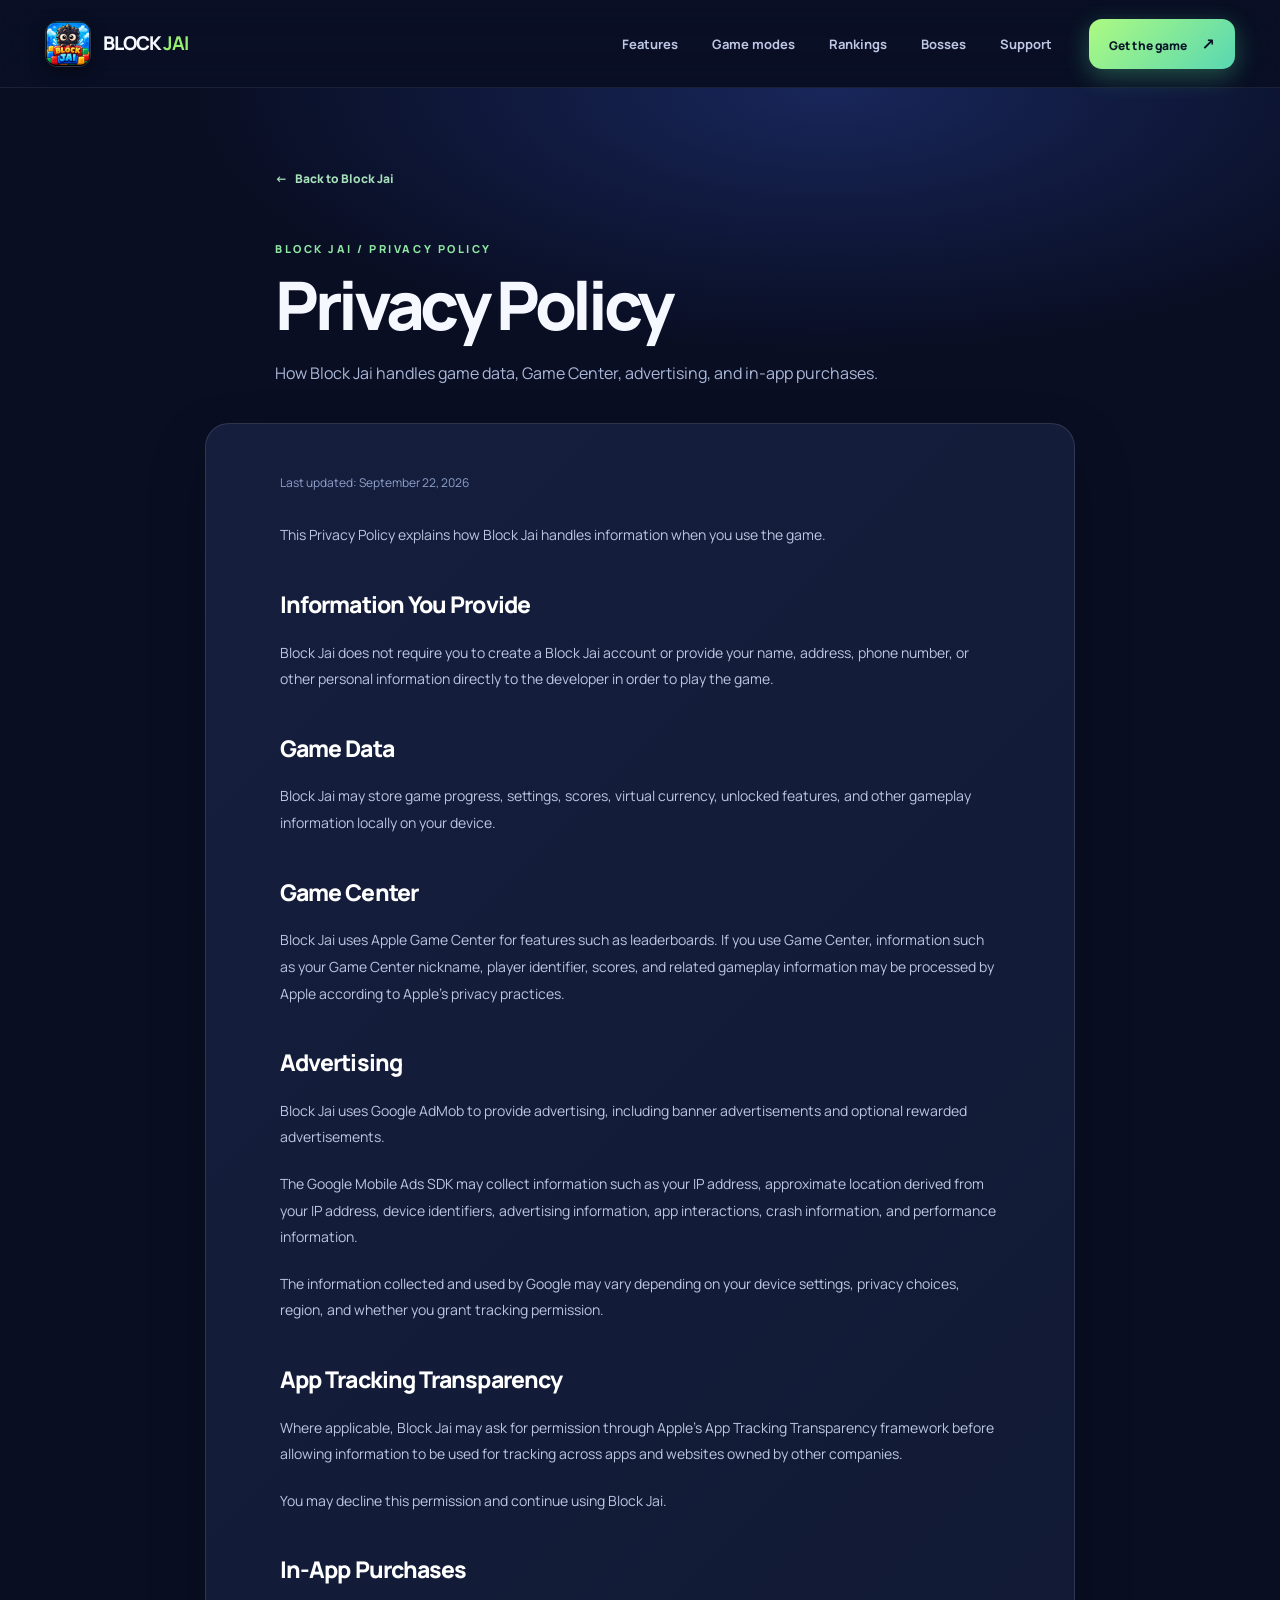
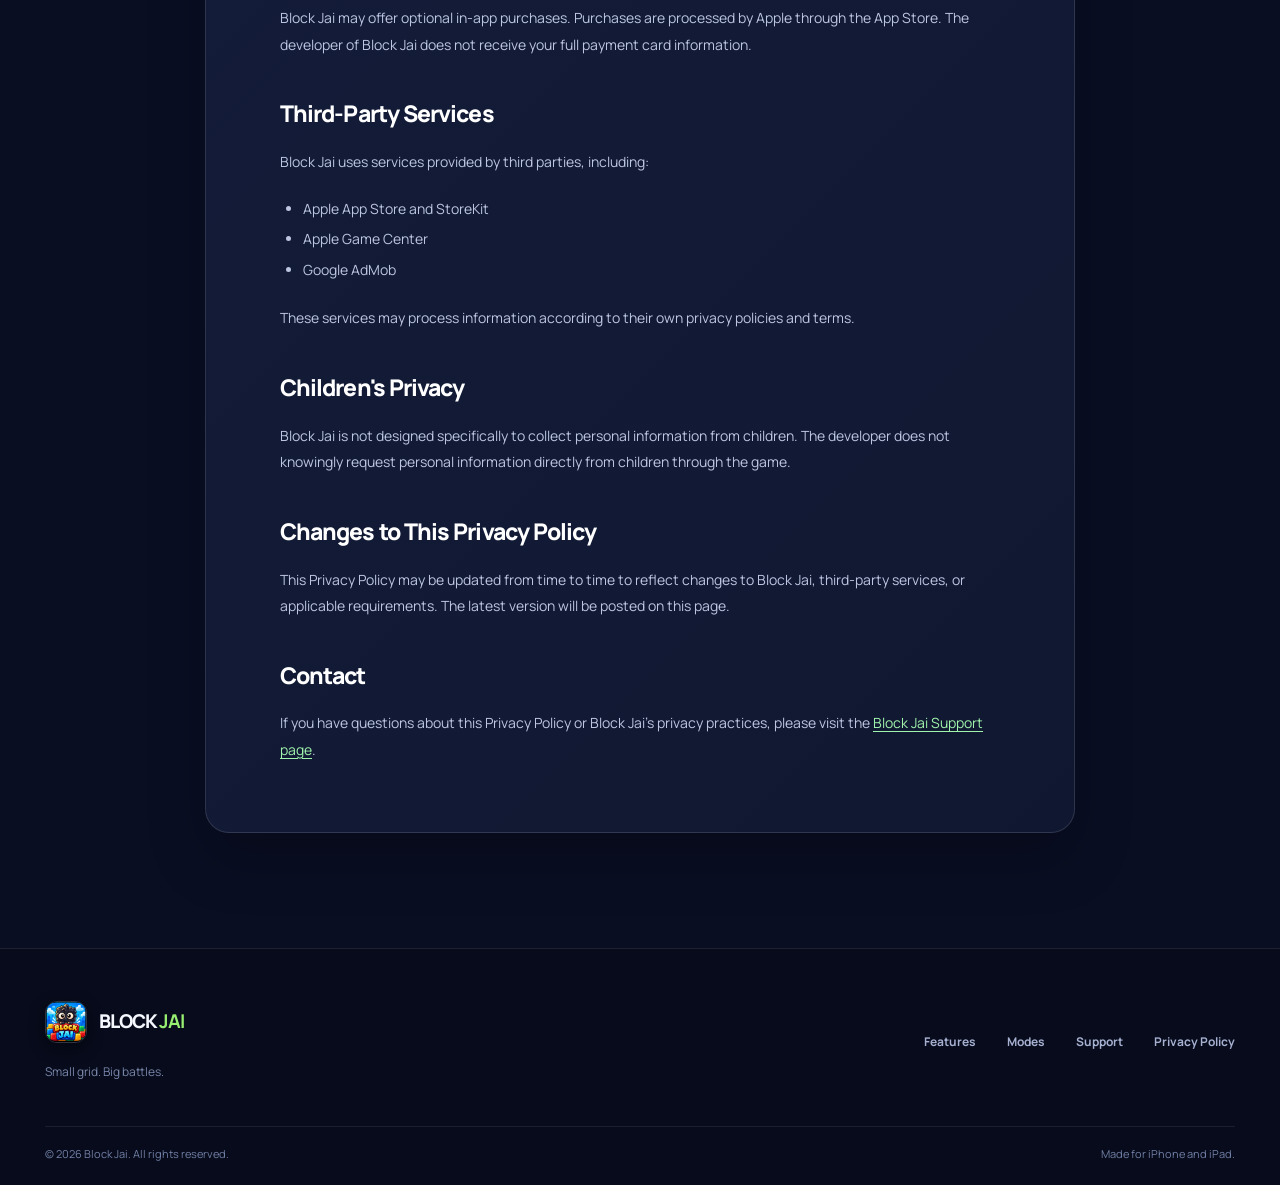
==== commit ccf467e6: "Add files via upload" ====
--- a/privacy.html
+++ b/privacy.html
@@ -11,7 +11,7 @@
 <header class="site-header">
   <div class="container header-inner">
     <a class="brand" href="index.html" aria-label="Block Jai home"><img src="assets/app-icon.png" alt="" width="46" height="46"><span>BLOCK <strong>JAI</strong></span></a>
-    <nav class="header-links" aria-label="Main navigation"><a href="index.html#features">Features</a><a href="index.html#modes">Game modes</a><a href="index.html#bosses">Bosses</a><a href="support.html">Support</a></nav>
+    <nav class="header-links" aria-label="Main navigation"><a href="index.html#features">Features</a><a href="index.html#modes">Game modes</a><a href="index.html#rankings">Rankings</a><a href="index.html#bosses">Bosses</a><a href="support.html">Support</a></nav>
     <a class="header-cta" href="https://apps.apple.com/us/app/block-jai/id6814092749" target="_blank" rel="noopener noreferrer">Get the game <span aria-hidden="true">↗</span></a>
   </div>
 </header>
--- a/styles.css
+++ b/styles.css
@@ -86,7 +86,7 @@
 .art-label{position:absolute;left:22px;bottom:17px;z-index:2;font-size:9px;font-weight:900;letter-spacing:.17em;color:#cbdcff;padding:7px 11px;background:#090f2799;border:1px solid #ffffff20;border-radius:100px}
 .tool-visual{background:radial-gradient(circle at 50% 50%,#443c84,#201f4c 60%,#181637)}
 .tool-ring{border-radius:50%;border:1px solid #afa5ff80;width:200px;height:200px;box-shadow:0 0 0 26px #b2a1fa09,0 0 0 53px #b2a1fa09}
-.tool-image{position:absolute;width:120px;height:120px;object-fit:contain;filter:drop-shadow(0 16px 16px #08082170)}.tool-hammer{left:13%;top:36px;transform:rotate(-20deg)}.tool-rotate{right:7%;top:14px;transform:rotate(17deg);width:130px;height:130px}.tool-dice{left:36%;bottom:10px;transform:rotate(-6deg);width:125px;height:125px}
+.tool-image{position:absolute;width:120px;height:120px;object-fit:contain;filter:drop-shadow(0 16px 16px #08082170)}.tool-hammer{left:13%;top:36px;transform:rotate(-20deg)}.perk-eye{right:7%;top:14px;transform:rotate(12deg);width:118px;height:118px}.tool-dice{left:36%;bottom:10px;transform:rotate(-6deg);width:125px;height:125px}
 .boss-visual{background:radial-gradient(circle at 55% 55%,#205b6d,#153546 60%,#122334)}
 .boss-visual img{position:absolute;filter:drop-shadow(0 12px 15px #04151aaa)}
 .boss-visual img:first-of-type{width:170px;left:14%;top:17px;transform:rotate(-12deg)}.boss-visual img:nth-of-type(2){width:164px;right:9%;top:47px;transform:rotate(10deg)}
@@ -134,3 +134,36 @@
 @media(max-width:680px){.container{width:min(calc(100% - 36px),var(--max))}.site-header{height:72px}.brand{font-size:17px}.brand img{width:40px;height:40px;border-radius:11px}.header-links{display:none}.header-cta{padding:12px 13px;font-size:11px}.header-cta span{margin-left:4px}.hero{padding-top:16px;min-height:auto}.hero-copy{padding-top:59px}.eyebrow{font-size:9px;letter-spacing:.15em;margin-bottom:23px}.hero h1{font-size:clamp(42px,10.8vw,66px);white-space:normal}.hero-description{font-size:14px;line-height:1.85;margin-top:24px}.hero-actions{gap:21px;margin-top:28px}.hero-highlights{margin-top:42px}.hero-highlights>div{padding-inline:11px}.hero-highlights b{font-size:21px}.hero-highlights span{font-size:9px}.hero-visual{height:520px;max-width:470px;margin:5px 0 10px;transform:scale(.86);transform-origin:center top;width:115%}.hero-banner-wrap{top:-1px;height:195px;left:0;width:100%}.arcade-panel{width:297px;min-height:347px;top:163px;left:17%;padding:13px 13px 10px;border-radius:20px}.board{gap:3px;padding:6px}.board-cell{border-radius:3px}.hero-slime{width:208px;height:208px;right:-9%;bottom:5px}.hero-dragon{width:147px;height:147px;right:-4%;top:156px}.tag-top{top:290px;right:-7%;padding:9px 11px;font-size:8px}.tag-bottom{bottom:2px;left:-1%;padding:9px 11px;font-size:8px}.hero-tip{font-size:7px;letter-spacing:.16em;padding:0 0 29px}.tip-line{width:20px}.section{padding:74px 0}.section h2{font-size:clamp(36px,8.6vw,47px)}.section-heading{display:block;margin-bottom:29px}.section-heading p{margin-top:19px;font-size:14px}.feature-grid,.mode-grid{grid-template-columns:1fr;gap:19px}.feature-art{height:215px}.feature-content{padding:24px 25px 30px}.feature-content h3{font-size:21px}.feature-content p{font-size:14px}.mode-card{min-height:265px;padding:28px}.mode-symbol{width:60px;height:60px;font-size:33px;margin-bottom:13px}.mode-card h3{font-size:26px}.mode-card p{font-size:13px;margin-bottom:12px}.boss-section{padding-top:22px}.boss-showcase{grid-template-columns:1fr;gap:0;min-height:unset;padding:43px 25px 0}.boss-copy{text-align:left}.boss-copy h2{font-size:clamp(41px,9.5vw,58px)}.boss-copy p{font-size:14px}.boss-cast{height:340px;transform:none}.boss-halo{height:250px;width:250px;top:43px;left:21%}.cast-slime{width:240px;height:240px;left:2%;bottom:-6px}.cast-dragon{width:225px;height:225px;right:-24px;top:10px}.slime-label{bottom:14px;left:19px}.dragon-label{right:0;top:205px}.final-cta{padding:32px 0 75px}.cta-block{flex-direction:column;text-align:center;padding:36px 19px;gap:20px}.cta-icon{width:96px;height:96px}.cta-block .section-kicker{font-size:9px}.cta-block h2{font-size:36px}.cta-block>.button{padding:17px 27px}.footer-main{align-items:flex-start;flex-direction:column;gap:28px;padding:39px 0 34px}.footer-links{gap:20px}.footer-bottom{font-size:10px;flex-direction:column;gap:7px}.info-main{padding:44px 0 70px}.back-link{margin-bottom:42px}.info-intro h1{font-size:45px}.info-lead{font-size:14px}.info-card{padding:28px 23px;border-radius:17px}.info-card-content{font-size:13px}.info-card-content h2{font-size:20px}}
 @media(max-width:380px){.hero h1{font-size:41px}.hero-visual{height:462px;transform:scale(.73);width:136%;margin-left:-18%}.hero-highlights b{font-size:19px}.hero-description{font-size:13px}.header-cta{font-size:10px}.brand{font-size:15px}.brand img{height:36px;width:36px}}
 @media(prefers-reduced-motion:reduce){*,*::before,*::after{scroll-behavior:auto!important;animation-duration:.001ms!important;animation-iteration-count:1!important;transition-duration:.001ms!important}}
+
+/* V1.2: free rotation feature and worldwide Game Center rankings */
+.rotate-free-badge{position:absolute;z-index:2;right:19px;top:17px;padding:8px 11px;border:1px solid #c3f9d781;background:#0c3e4cd9;color:#c5ffe2;border-radius:40px;font-size:10px;font-weight:900;letter-spacing:.07em;box-shadow:0 6px 16px #0005}
+.rankings-section{padding:25px 0 102px;background:#0a1027}
+.rankings-panel{position:relative;overflow:hidden;border:1px solid #ffffff24;border-radius:32px;background:radial-gradient(ellipse 580px 420px at 76% 50%,#2a43848f 0%,transparent 83%),linear-gradient(120deg,#102741 0%,#121b41 58%,#171a3e 100%);padding:58px;display:grid;grid-template-columns:1fr .89fr;gap:51px;align-items:center}
+.rankings-panel::before{content:"";position:absolute;inset:0;pointer-events:none;background-image:radial-gradient(#a7c9ff 1px,transparent 1px);background-size:24px 24px;opacity:.13;mask-image:linear-gradient(90deg,transparent,#000)}
+.rankings-copy{position:relative;z-index:2}
+.rankings-copy h2{font-size:clamp(40px,4.35vw,60px);line-height:1.11}
+.rankings-copy h2 span{color:#95dbff}
+.rankings-copy>p{font-size:15px;max-width:550px;line-height:1.9;color:#b8c8e4;margin:23px 0 20px}
+.rankings-tags{display:flex;gap:9px;flex-wrap:wrap;margin-bottom:28px}
+.rankings-tags span{padding:10px 13px;border:1px solid #c0d7ff2d;border-radius:99px;color:#d0e5fc;background:#ffffff0a;font-weight:800;font-size:10px}
+.ranking-link{color:#b5e6ff}
+.leaderboard-preview{position:relative;z-index:2;transform:rotate(2deg);width:100%;padding:22px 21px 18px;border:1px solid #b2c8ff5c;border-radius:24px;background:linear-gradient(153deg,#1c2b57,#101c3b 85%);box-shadow:0 28px 60px #0008,0 0 0 5px #ffffff08}
+.leaderboard-top{display:flex;justify-content:space-between;align-items:center;gap:10px;padding:0 4px 18px;border-bottom:1px solid #ffffff20}
+.leaderboard-title{display:flex;align-items:center;gap:12px;color:#b8c8eb;font-size:10px;font-weight:800;line-height:1.5;letter-spacing:.14em}
+.leaderboard-title strong{font-size:13px;color:#fff;letter-spacing:.06em}
+.leaderboard-title img{filter:drop-shadow(0 0 7px #9acaed77);object-fit:contain}
+.leaderboard-world{flex-shrink:0;border:1px solid #77e7c93d;border-radius:99px;background:#1a4c51;color:#98f4c6;font-size:9px;font-weight:900;padding:8px 12px;letter-spacing:.1em}
+.leaderboard-list{padding-top:15px;display:grid;gap:10px}
+.leaderboard-entry{display:flex;gap:13px;align-items:center;padding:14px;border:1px solid #ffffff15;border-radius:14px;background:#ffffff0b}
+.leaderboard-type{height:49px;width:49px;border-radius:13px;display:grid;place-items:center;flex-shrink:0;font-size:27px;font-weight:900}
+.type-classic{color:#bceaff;background:#1b4671}
+.type-impossible{color:#dbc5ff;background:#3d2c6a}
+.type-challenges{color:#bbf3d6;background:#21534d}
+.leaderboard-entry>div{display:flex;flex-direction:column;gap:4px;min-width:0}
+.leaderboard-entry strong{font-size:15px;letter-spacing:-.02em}
+.leaderboard-entry small{font-size:11px;color:#aebede}
+.leaderboard-globe{color:#adcaff;font-size:29px;font-weight:800;margin-left:auto}
+.leaderboard-bottom{display:flex;justify-content:space-between;gap:14px;color:#a6bde1;font-size:9px;font-weight:900;letter-spacing:.12em;margin:18px 3px 0}
+@media(max-width:910px){.rankings-panel{grid-template-columns:1fr 1fr;padding:36px 31px;gap:23px}.rankings-copy h2{font-size:clamp(32px,4.3vw,44px)}.rankings-copy>p{font-size:13px}.leaderboard-preview{padding:17px 14px}.leaderboard-entry{padding:10px}.leaderboard-type{width:41px;height:41px}.leaderboard-entry strong{font-size:13px}.leaderboard-entry small{font-size:10px}}
+@media(max-width:680px){.rankings-section{padding:15px 0 70px}.rankings-panel{grid-template-columns:1fr;padding:35px 22px;gap:30px;border-radius:24px}.rankings-copy h2{font-size:clamp(37px,8.2vw,47px)}.rankings-copy>p{font-size:13px;line-height:1.8}.leaderboard-preview{max-width:460px;margin:0 auto;transform:none}.rankings-tags span{font-size:9px}.rotate-free-badge{right:13px;top:12px;font-size:9px}}
+@media(max-width:380px){.rankings-panel{padding:29px 15px}.leaderboard-title strong{font-size:11px}.leaderboard-world{font-size:8px;padding:7px}.leaderboard-entry{gap:9px}.leaderboard-entry small{font-size:9px}}
